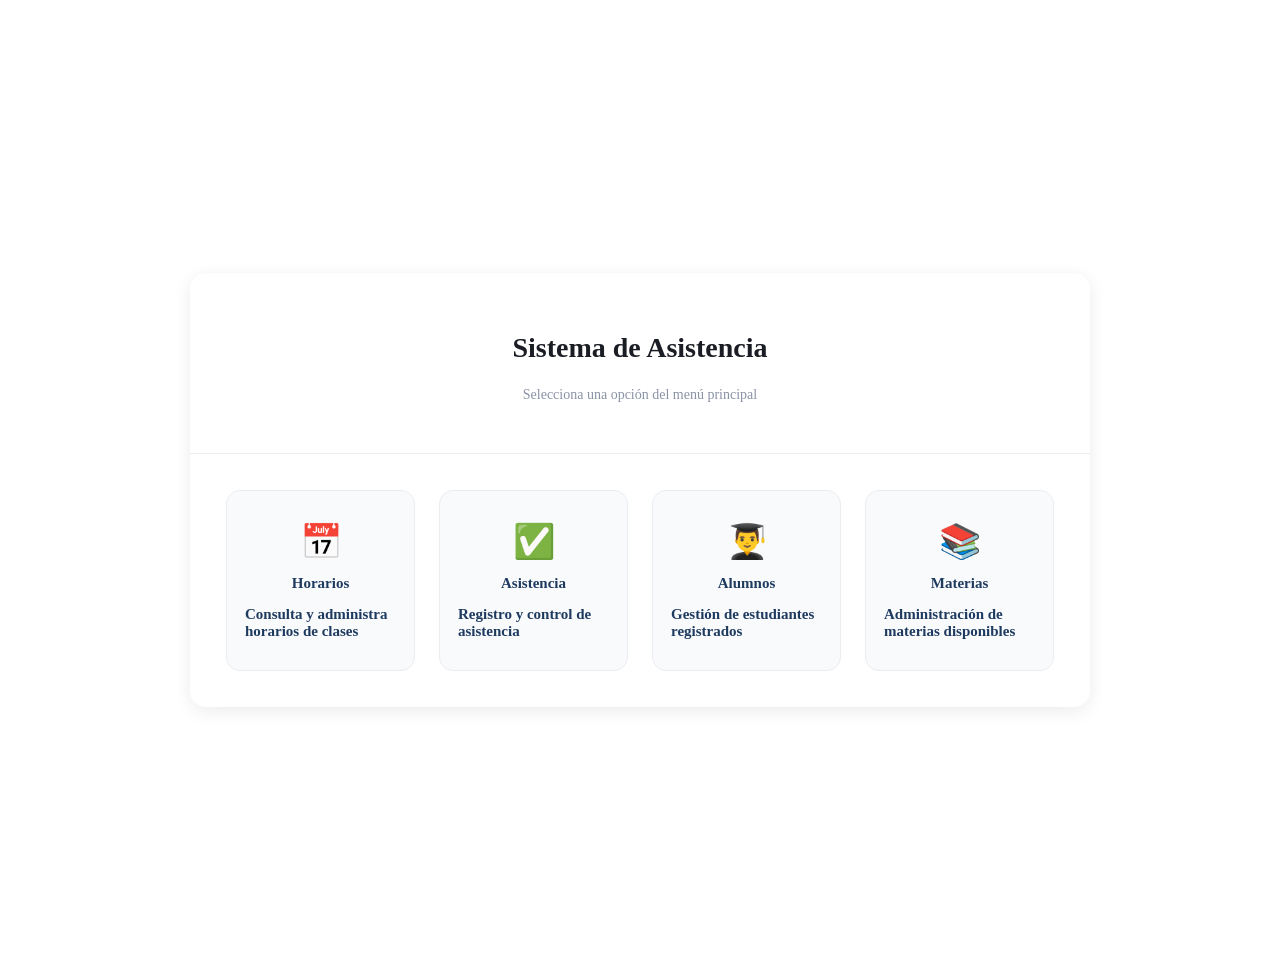
==== index.html @ 842c5542 "Add files via upload archivos index con diseño de menu" ====
<!DOCTYPE html>
<html lang="es">

<head>
    <meta charset="UTF-8" />
    <meta name="viewport" content="width=device-width, initial-scale=1.0" />
    <title>Menú Principal</title>
    <link rel="stylesheet" href="index.css"/>
</head>

<body>

    <main class="menu-wrapper">

        <section class="menu-card">

            <header class="menu-header">
                <h1 class="menu-title">Sistema de Asistencia</h1>
                <p class="menu-subtitle">
                    Selecciona una opción del menú principal
                </p>
            </header>

            <section class="menu-grid">

                <a href="horarios.html" class="menu-item">
                    <div class="menu-icon">📅</div>

                    <div class="menu-text">
                        Horarios
                    </div>

                    <div class="menu-description">
                        Consulta y administra horarios de clases
                    </div>
                </a>

                <a href="asistencia.html" class="menu-item">
                    <div class="menu-icon">✅</div>

                    <div class="menu-text">
                        Asistencia
                    </div>

                    <div class="menu-description">
                        Registro y control de asistencia
                    </div>
                </a>

                <a href="alumnos.html" class="menu-item">
                    <div class="menu-icon">👨‍🎓</div>

                    <div class="menu-text">
                        Alumnos
                    </div>

                    <div class="menu-description">
                        Gestión de estudiantes registrados
                    </div>
                </a>

                <!-- <a href="reportes.html" class="menu-item">
                    <div class="menu-icon">📊</div>

                    <div class="menu-text">
                        Reportes
                    </div>

                    <div class="menu-description">
                        Visualización de reportes y estadísticas
                    </div>
                </a> -->

                <a href="materias.html" class="menu-item">
                    <div class="menu-icon">📚</div>

                    <div class="menu-text">
                        Materias
                    </div>

                    <div class="menu-description">
                        Administración de materias disponibles
                    </div>
                </a>

                <!-- <a href="configuracion.html" class="menu-item">
                    <div class="menu-icon">⚙️</div>

                    <div class="menu-text">
                        Configuración
                    </div>

                    <div class="menu-description">
                        Ajustes generales del sistema
                    </div>
                </a> -->

            </section>

        </section>

    </main>

</body>

</html>
---- index.css ----
/* ===== MENU WRAPPER ===== */
.menu-wrapper {
    min-height: 100vh;
    display: flex;
    align-items: center;
    justify-content: center;
    padding: 32px;
}

/* ===== CARD ===== */
.menu-card {
    width: 100%;
    max-width: 900px;
    background: #ffffff;
    border-radius: 16px;
    box-shadow: 0 4px 18px rgba(0,0,0,0.08);
    overflow: hidden;
}

/* ===== HEADER ===== */
.menu-header {
    text-align: center;
    padding: 36px 32px;
    border-bottom: 1px solid #eaecf0;
}

.menu-title {
    font-size: 28px;
    font-weight: 700;
    color: #1a1d23;
}

.menu-subtitle {
    margin-top: 8px;
    font-size: 14px;
    color: #8a92a6;
}

/* ===== GRID ===== */
.menu-grid {
    display: grid;
    grid-template-columns: repeat(auto-fit, minmax(180px, 1fr));
    gap: 24px;
    padding: 36px;
}

/* ===== ITEM ===== */
.menu-item {
    text-decoration: none;
    background: #f8fafc;
    border: 1px solid #eaecf0;
    border-radius: 14px;
    padding: 30px 18px;
    display: flex;
    flex-direction: column;
    align-items: center;
    gap: 14px;
    color: #1e3a5f;
    font-weight: 600;
    font-size: 15px;
    transition: all 0.22s ease;
}

.menu-item:hover {
    background: #1e3a5f;
    color: #ffffff;
    transform: translateY(-4px);
    box-shadow: 0 10px 20px rgba(30,58,95,0.18);
}

.menu-icon {
    font-size: 34px;
    transition: transform .25s ease;
}

.menu-item:hover .menu-icon {
    transform: scale(1.12);
}

/* ===== RESPONSIVE ===== */
@media (max-width: 640px) {
    .menu-grid {
        grid-template-columns: 1fr 1fr;
        padding: 24px;
        gap: 16px;
    }

    .menu-item {
        padding: 24px 14px;
    }

    .menu-title {
        font-size: 22px;
    }
}
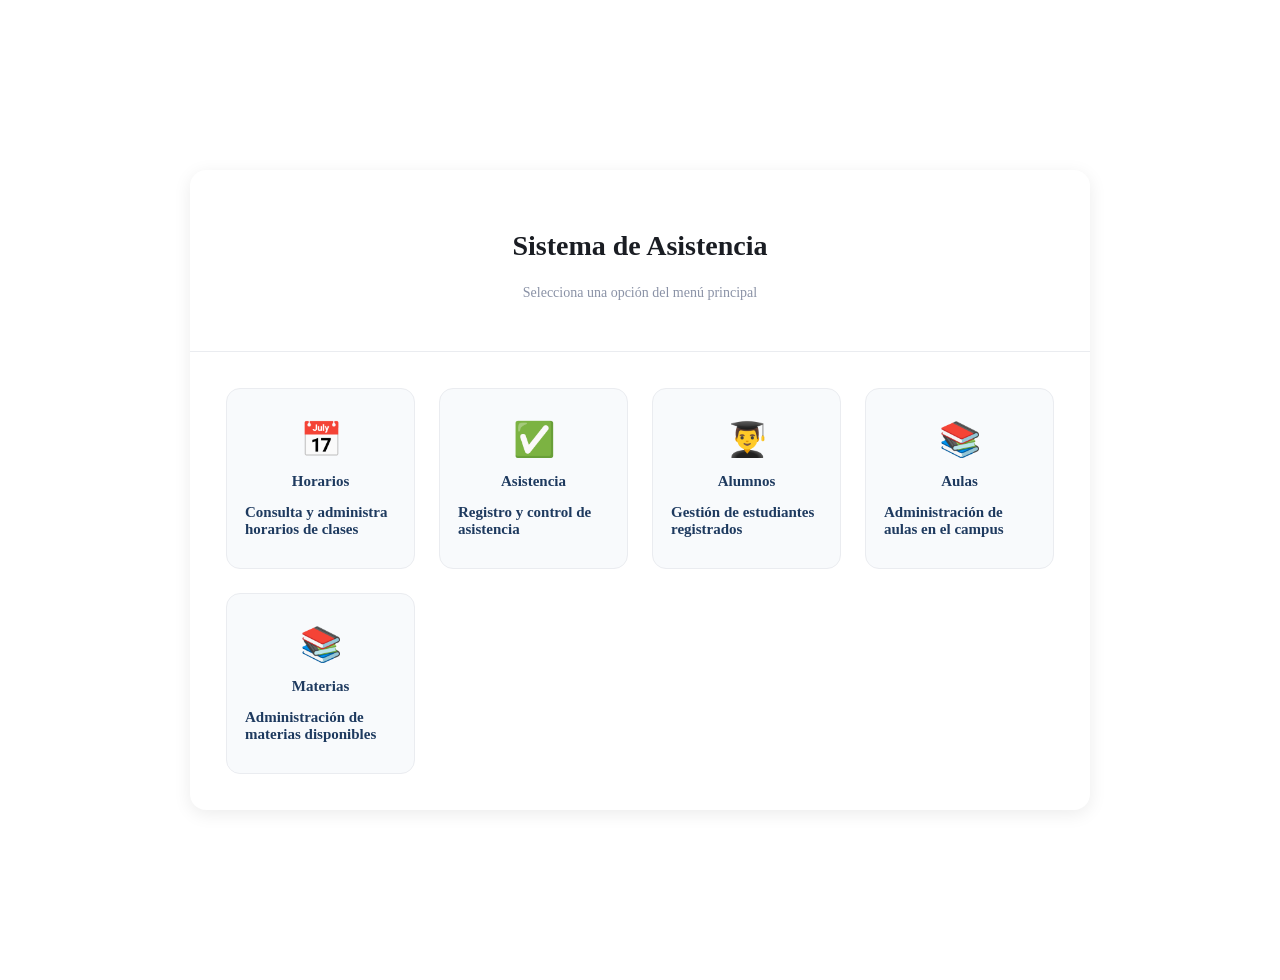
==== commit 9e2ec205: "nuevas pantallas incluidas materias y aulas" ====
--- a/index.html
+++ b/index.html
@@ -5,7 +5,7 @@
     <meta charset="UTF-8" />
     <meta name="viewport" content="width=device-width, initial-scale=1.0" />
     <title>Menú Principal</title>
-    <link rel="stylesheet" href="index.css"/>
+    <link rel="stylesheet" href="css/index.css" />
 </head>
 
 <body>
@@ -70,6 +70,17 @@
                         Visualización de reportes y estadísticas
                     </div>
                 </a> -->
+                <a href="aulas.html" class="menu-item">
+                    <div class="menu-icon">📚</div>
+
+                    <div class="menu-text">
+                        Aulas
+                    </div>
+
+                    <div class="menu-description">
+                        Administración de aulas en el campus
+                    </div>
+                </a>
 
                 <a href="materias.html" class="menu-item">
                     <div class="menu-icon">📚</div>
--- a/css/index.css
+++ b/css/index.css
@@ -0,0 +1,95 @@
+/* ===== MENU WRAPPER ===== */
+.menu-wrapper {
+    min-height: 100vh;
+    display: flex;
+    align-items: center;
+    justify-content: center;
+    padding: 32px;
+}
+
+/* ===== CARD ===== */
+.menu-card {
+    width: 100%;
+    max-width: 900px;
+    background: #ffffff;
+    border-radius: 16px;
+    box-shadow: 0 4px 18px rgba(0,0,0,0.08);
+    overflow: hidden;
+}
+
+/* ===== HEADER ===== */
+.menu-header {
+    text-align: center;
+    padding: 36px 32px;
+    border-bottom: 1px solid #eaecf0;
+}
+
+.menu-title {
+    font-size: 28px;
+    font-weight: 700;
+    color: #1a1d23;
+}
+
+.menu-subtitle {
+    margin-top: 8px;
+    font-size: 14px;
+    color: #8a92a6;
+}
+
+/* ===== GRID ===== */
+.menu-grid {
+    display: grid;
+    grid-template-columns: repeat(auto-fit, minmax(180px, 1fr));
+    gap: 24px;
+    padding: 36px;
+}
+
+/* ===== ITEM ===== */
+.menu-item {
+    text-decoration: none;
+    background: #f8fafc;
+    border: 1px solid #eaecf0;
+    border-radius: 14px;
+    padding: 30px 18px;
+    display: flex;
+    flex-direction: column;
+    align-items: center;
+    gap: 14px;
+    color: #1e3a5f;
+    font-weight: 600;
+    font-size: 15px;
+    transition: all 0.22s ease;
+}
+
+.menu-item:hover {
+    background: #1e3a5f;
+    color: #ffffff;
+    transform: translateY(-4px);
+    box-shadow: 0 10px 20px rgba(30,58,95,0.18);
+}
+
+.menu-icon {
+    font-size: 34px;
+    transition: transform .25s ease;
+}
+
+.menu-item:hover .menu-icon {
+    transform: scale(1.12);
+}
+
+/* ===== RESPONSIVE ===== */
+@media (max-width: 640px) {
+    .menu-grid {
+        grid-template-columns: 1fr 1fr;
+        padding: 24px;
+        gap: 16px;
+    }
+
+    .menu-item {
+        padding: 24px 14px;
+    }
+
+    .menu-title {
+        font-size: 22px;
+    }
+}
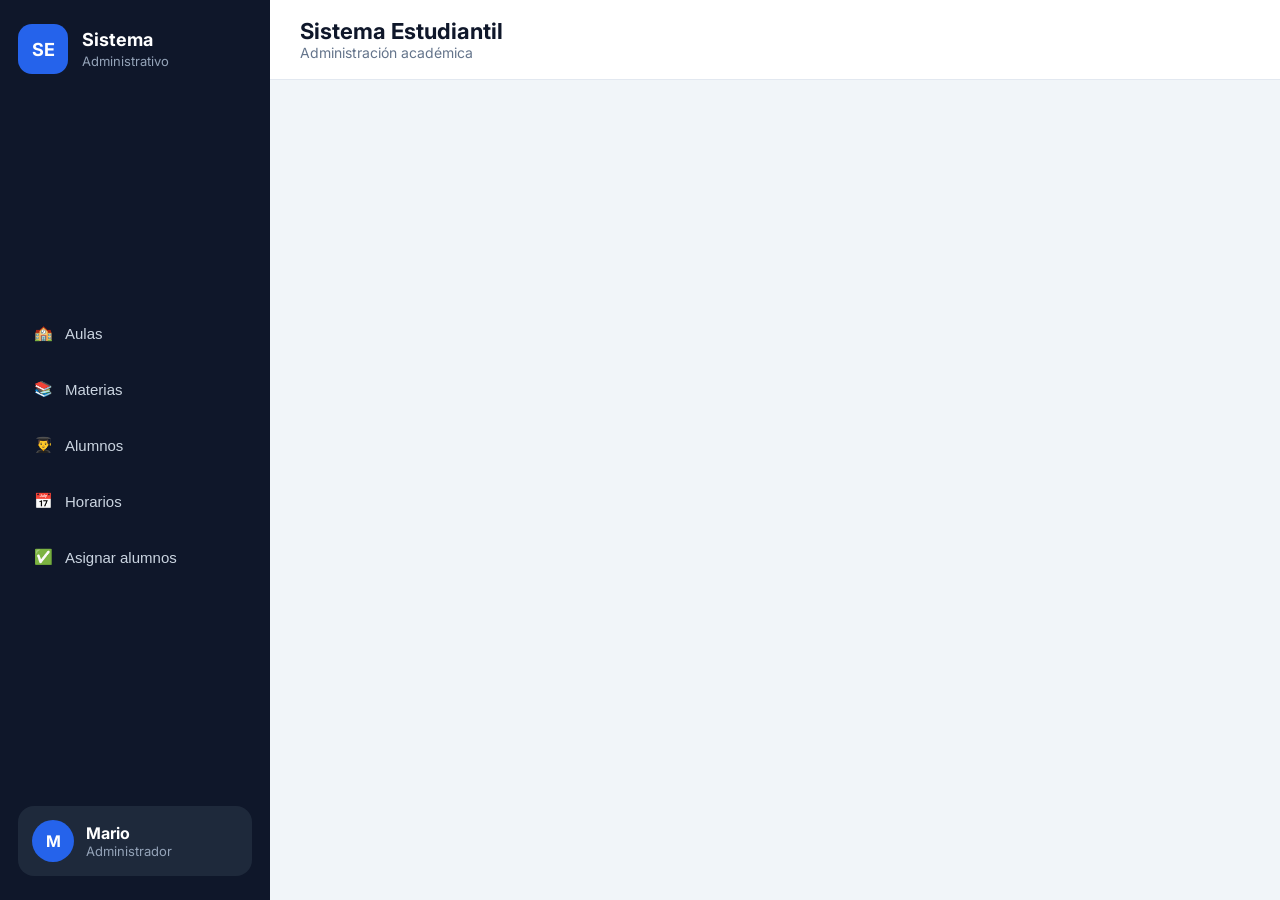
==== commit 373ac5e8: "cambio de diseño utilizando menu lateral" ====
--- a/index.html
+++ b/index.html
@@ -2,116 +2,106 @@
 <html lang="es">
 
 <head>
-    <meta charset="UTF-8" />
-    <meta name="viewport" content="width=device-width, initial-scale=1.0" />
-    <title>Menú Principal</title>
-    <link rel="stylesheet" href="css/index.css" />
+    <meta charset="UTF-8">
+    <meta name="viewport" content="width=device-width, initial-scale=1.0">
+    <title>Sistema Estudiantil</title>
+
+    <link rel="preconnect" href="https://fonts.googleapis.com">
+    <link rel="preconnect" href="https://fonts.gstatic.com" crossorigin>
+    <link href="https://fonts.googleapis.com/css2?family=Inter:wght@300;400;500;600;700&display=swap" rel="stylesheet">
+
+    <link rel="stylesheet" href="css/index.css">
 </head>
 
 <body>
 
-    <main class="menu-wrapper">
+    <div class="layout">
 
-        <section class="menu-card">
+        <!-- Sidebar -->
+        <aside class="sidebar" id="sidebar">
 
-            <header class="menu-header">
-                <h1 class="menu-title">Sistema de Asistencia</h1>
-                <p class="menu-subtitle">
-                    Selecciona una opción del menú principal
-                </p>
+            <div class="logo">
+                <div class="logo-box">SE</div>
+                <div>
+                    <h2>Sistema</h2>
+                    <span>Administrativo</span>
+                </div>
+            </div>
+
+            <nav class="menu">
+
+                <!-- <button onclick="cargarVista('dashboard')">
+                    <span>🏠</span>
+                    Dashboard
+                </button> -->
+
+                <button onclick="location.href='aulas.html'">
+                    <span>🏫</span>
+                    Aulas
+                </button>
+
+                <button onclick="location.href='materias.html'">
+                    <span>📚</span>
+                    Materias
+                </button>
+
+                <button onclick="location.href='alumnos.html'">
+                    <span>👨‍🎓</span>
+                    Alumnos
+                </button>
+
+                <button onclick="location.href='horarios.html'">
+                    <span>📅</span>
+                    Horarios
+                </button>
+
+                <button onclick="location.href='asignar-alumnos.html'">
+                    <span>✅</span>
+                    Asignar alumnos
+                </button>
+
+            </nav>
+
+            <div class="sidebar-footer">
+                <div class="user-card">
+                    <div class="avatar">M</div>
+                    <div>
+                        <strong>Mario</strong>
+                        <span>Administrador</span>
+                    </div>
+                </div>
+            </div>
+
+        </aside>
+
+        <div class="overlay" id="overlay" onclick="cerrarSidebar()"></div>
+        <!-- Contenido -->
+        <div class="main-content">
+
+            <!-- Header -->
+            <header class="topbar">
+
+                <button class="menu-toggle" onclick="toggleSidebar()">
+                    ☰
+                </button>
+
+                <div>
+                    <h1>Sistema Estudiantil</h1>
+                    <p>Administración académica</p>
+                </div>
+
             </header>
 
-            <section class="menu-grid">
 
-                <a href="horarios.html" class="menu-item">
-                    <div class="menu-icon">📅</div>
+            <!-- Vista dinámica -->
+            <main id="app">
 
-                    <div class="menu-text">
-                        Horarios
-                    </div>
+            </main>
 
-                    <div class="menu-description">
-                        Consulta y administra horarios de clases
-                    </div>
-                </a>
+        </div>
 
-                <a href="asistencia.html" class="menu-item">
-                    <div class="menu-icon">✅</div>
+    </div>
 
-                    <div class="menu-text">
-                        Asistencia
-                    </div>
+    <script type="module" src="js/router.js"></script>
 
-                    <div class="menu-description">
-                        Registro y control de asistencia
-                    </div>
-                </a>
-
-                <a href="alumnos.html" class="menu-item">
-                    <div class="menu-icon">👨‍🎓</div>
-
-                    <div class="menu-text">
-                        Alumnos
-                    </div>
-
-                    <div class="menu-description">
-                        Gestión de estudiantes registrados
-                    </div>
-                </a>
-
-                <!-- <a href="reportes.html" class="menu-item">
-                    <div class="menu-icon">📊</div>
-
-                    <div class="menu-text">
-                        Reportes
-                    </div>
-
-                    <div class="menu-description">
-                        Visualización de reportes y estadísticas
-                    </div>
-                </a> -->
-                <a href="aulas.html" class="menu-item">
-                    <div class="menu-icon">📚</div>
-
-                    <div class="menu-text">
-                        Aulas
-                    </div>
-
-                    <div class="menu-description">
-                        Administración de aulas en el campus
-                    </div>
-                </a>
-
-                <a href="materias.html" class="menu-item">
-                    <div class="menu-icon">📚</div>
-
-                    <div class="menu-text">
-                        Materias
-                    </div>
-
-                    <div class="menu-description">
-                        Administración de materias disponibles
-                    </div>
-                </a>
-
-                <!-- <a href="configuracion.html" class="menu-item">
-                    <div class="menu-icon">⚙️</div>
-
-                    <div class="menu-text">
-                        Configuración
-                    </div>
-
-                    <div class="menu-description">
-                        Ajustes generales del sistema
-                    </div>
-                </a> -->
-
-            </section>
-
-        </section>
-
-    </main>
-
-</body>
-
-</html>+</body>
--- a/css/index.css
+++ b/css/index.css
@@ -1,95 +1,284 @@
-/* ===== MENU WRAPPER ===== */
-.menu-wrapper {
-    min-height: 100vh;
-    display: flex;
-    align-items: center;
-    justify-content: center;
-    padding: 32px;
-}
-
-/* ===== CARD ===== */
-.menu-card {
-    width: 100%;
-    max-width: 900px;
-    background: #ffffff;
-    border-radius: 16px;
-    box-shadow: 0 4px 18px rgba(0,0,0,0.08);
-    overflow: hidden;
-}
-
-/* ===== HEADER ===== */
-.menu-header {
-    text-align: center;
-    padding: 36px 32px;
-    border-bottom: 1px solid #eaecf0;
-}
-
-.menu-title {
-    font-size: 28px;
-    font-weight: 700;
-    color: #1a1d23;
-}
-
-.menu-subtitle {
-    margin-top: 8px;
-    font-size: 14px;
-    color: #8a92a6;
-}
-
-/* ===== GRID ===== */
-.menu-grid {
-    display: grid;
-    grid-template-columns: repeat(auto-fit, minmax(180px, 1fr));
-    gap: 24px;
-    padding: 36px;
-}
-
-/* ===== ITEM ===== */
-.menu-item {
-    text-decoration: none;
-    background: #f8fafc;
-    border: 1px solid #eaecf0;
-    border-radius: 14px;
-    padding: 30px 18px;
-    display: flex;
-    flex-direction: column;
-    align-items: center;
-    gap: 14px;
-    color: #1e3a5f;
-    font-weight: 600;
-    font-size: 15px;
-    transition: all 0.22s ease;
-}
-
-.menu-item:hover {
-    background: #1e3a5f;
-    color: #ffffff;
-    transform: translateY(-4px);
-    box-shadow: 0 10px 20px rgba(30,58,95,0.18);
-}
-
-.menu-icon {
-    font-size: 34px;
-    transition: transform .25s ease;
-}
-
-.menu-item:hover .menu-icon {
-    transform: scale(1.12);
-}
-
-/* ===== RESPONSIVE ===== */
-@media (max-width: 640px) {
-    .menu-grid {
-        grid-template-columns: 1fr 1fr;
-        padding: 24px;
-        gap: 16px;
-    }
-
-    .menu-item {
-        padding: 24px 14px;
-    }
-
-    .menu-title {
-        font-size: 22px;
-    }
+* {
+  margin: 0;
+  padding: 0;
+  box-sizing: border-box;
+}
+
+body {
+  font-family: 'Inter', sans-serif;
+  background: #F1F5F9;
+  color: #0F172A;
+}
+
+.layout {
+  display: flex;
+  min-height: 100vh;
+}
+
+/* SIDEBAR */
+
+.sidebar {
+  width: 270px;
+  background: #0F172A;
+  color: white;
+  display: flex;
+  flex-direction: column;
+  justify-content: space-between;
+  padding: 24px 18px;
+  transition: .3s;
+}
+
+.logo {
+  display: flex;
+  align-items: center;
+  gap: 14px;
+  margin-bottom: 40px;
+}
+
+.logo-box {
+  width: 50px;
+  height: 50px;
+  border-radius: 14px;
+  background: #2563EB;
+  display: flex;
+  align-items: center;
+  justify-content: center;
+  font-weight: bold;
+  font-size: 18px;
+}
+
+.logo h2 {
+  font-size: 18px;
+}
+
+.logo span {
+  color: #94A3B8;
+  font-size: 13px;
+}
+
+.menu {
+  display: flex;
+  flex-direction: column;
+  gap: 10px;
+}
+
+.menu button {
+  background: transparent;
+  border: none;
+  color: #CBD5E1;
+  display: flex;
+  align-items: center;
+  gap: 12px;
+  padding: 14px 16px;
+  border-radius: 14px;
+  font-size: 15px;
+  cursor: pointer;
+  transition: .2s;
+}
+
+.menu button:hover {
+  background: #1E293B;
+  color: white;
+}
+
+.sidebar-footer {
+  margin-top: 30px;
+}
+
+.user-card {
+  background: #1E293B;
+  border-radius: 16px;
+  padding: 14px;
+  display: flex;
+  align-items: center;
+  gap: 12px;
+}
+
+.avatar {
+  width: 42px;
+  height: 42px;
+  border-radius: 50%;
+  background: #2563EB;
+  display: flex;
+  align-items: center;
+  justify-content: center;
+  font-weight: bold;
+}
+
+.user-card span {
+  display: block;
+  color: #94A3B8;
+  font-size: 13px;
+}
+
+/* CONTENIDO */
+
+.main-content {
+  flex: 1;
+  display: flex;
+  flex-direction: column;
+}
+
+.topbar {
+  height: 80px;
+  background: white;
+  border-bottom: 1px solid #E2E8F0;
+  display: flex;
+  align-items: center;
+  padding: 0 30px;
+  gap: 20px;
+}
+
+.topbar h1 {
+  font-size: 22px;
+}
+
+.topbar p {
+  color: #64748B;
+  font-size: 14px;
+}
+
+.menu-toggle {
+  display: none;
+  border: none;
+  background: #E2E8F0;
+  width: 40px;
+  height: 40px;
+  border-radius: 10px;
+  font-size: 20px;
+  cursor: pointer;
+}
+
+#app {
+  padding: 30px;
+}
+
+/* DASHBOARD */
+
+.cards {
+  display: grid;
+  grid-template-columns: repeat(auto-fit, minmax(220px, 1fr));
+  gap: 20px;
+}
+
+.card {
+  background: white;
+  border-radius: 20px;
+  padding: 24px;
+  box-shadow: 0 4px 15px rgba(0,0,0,0.04);
+}
+
+.card h3 {
+  margin-top: 15px;
+  margin-bottom: 8px;
+}
+
+.card p {
+  color: #64748B;
+  line-height: 1.5;
+}
+
+.metric {
+  font-size: 36px;
+  font-weight: 700;
+  color: #2563EB;
+}
+
+.section-title {
+  margin-bottom: 20px;
+}
+
+.table-container {
+  margin-top: 30px;
+  background: white;
+  border-radius: 20px;
+  overflow: hidden;
+  box-shadow: 0 4px 15px rgba(0,0,0,0.04);
+}
+
+.table-header {
+  padding: 20px;
+  border-bottom: 1px solid #E2E8F0;
+}
+
+.table-header h2 {
+  font-size: 18px;
+}
+
+table {
+  width: 100%;
+  border-collapse: collapse;
+}
+
+th,
+td {
+  padding: 16px 20px;
+  text-align: left;
+}
+
+th {
+  background: #F8FAFC;
+  color: #475569;
+  font-weight: 600;
+}
+
+tr:not(:last-child) {
+  border-bottom: 1px solid #E2E8F0;
+}
+
+/* MOVIL */
+
+@media(max-width: 900px) {
+
+  .sidebar {
+    position: fixed;
+    left: -270px;
+    top: 0;
+    z-index: 1001;
+    height: 100vh;
+  }
+
+  .sidebar.active {
+    left: 0;
+  }
+
+  .menu-toggle {
+    display: block;
+  }
+
+  .topbar {
+    padding: 0 18px;
+  }
+
+  #app {
+    padding: 18px;
+  }
+
+  .cards {
+    grid-template-columns: 1fr;
+  }
+
+  .table-container {
+    overflow-x: auto;
+  }
+
+}
+
+.overlay {
+  position: fixed;
+  inset: 0;
+  background: rgba(0,0,0,.4);
+
+  opacity: 0;
+  visibility: hidden;
+
+  transition: .3s;
+
+  z-index: 1000;
+}
+.overlay.active{
+
+    opacity: 1;
+    visibility: visible;
+
 }
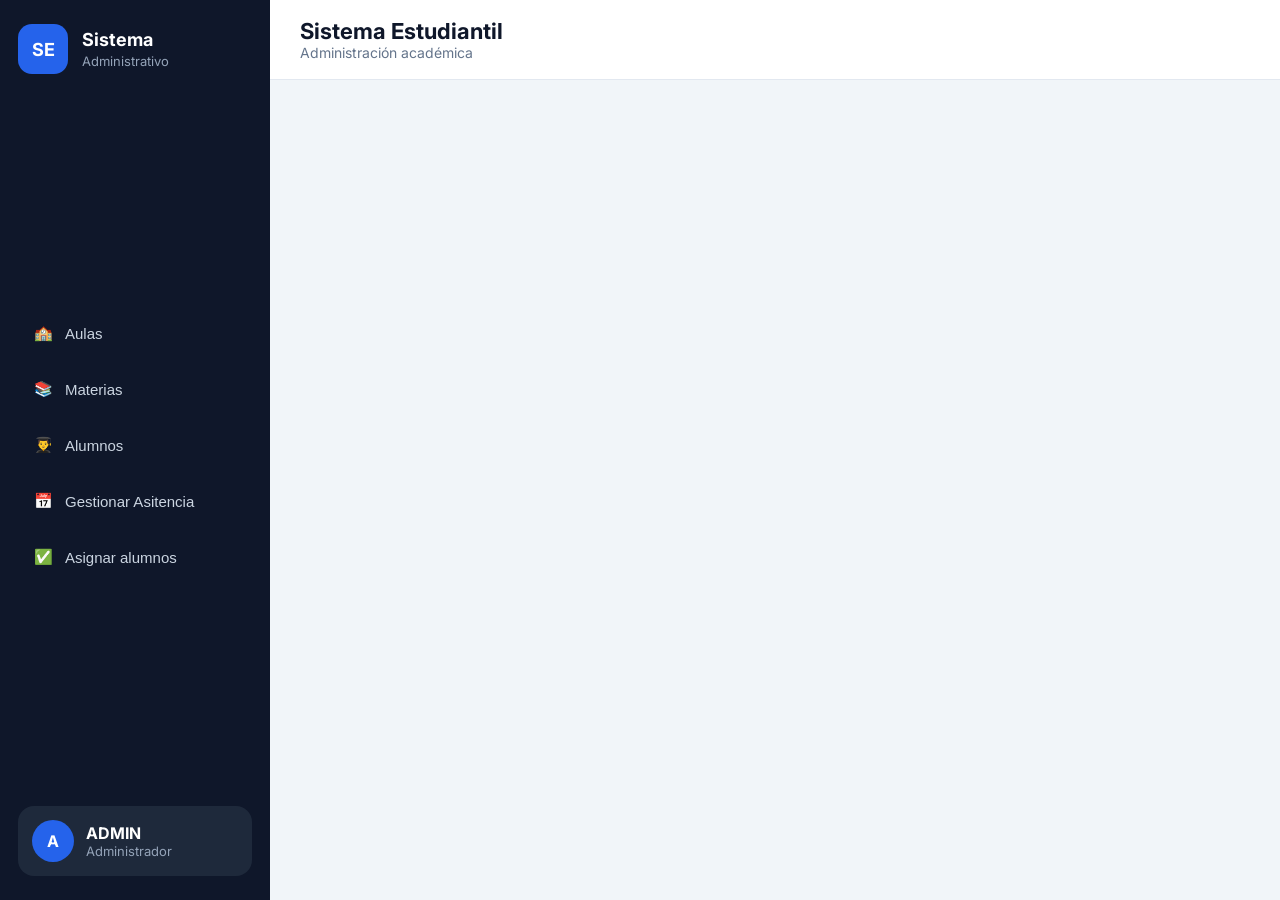
==== commit 608008a6: "adicion de pantalla de asistencia a menu" ====
--- a/index.html
+++ b/index.html
@@ -50,9 +50,9 @@
                     Alumnos
                 </button>
 
-                <button onclick="location.href='horarios.html'">
+                <button onclick="location.href='asistencia.html'">
                     <span>📅</span>
-                    Horarios
+                    Gestionar Asitencia
                 </button>
 
                 <button onclick="location.href='asignar-alumnos.html'">
@@ -64,9 +64,9 @@
 
             <div class="sidebar-footer">
                 <div class="user-card">
-                    <div class="avatar">M</div>
+                    <div class="avatar">A</div>
                     <div>
-                        <strong>Mario</strong>
+                        <strong>ADMIN</strong>
                         <span>Administrador</span>
                     </div>
                 </div>
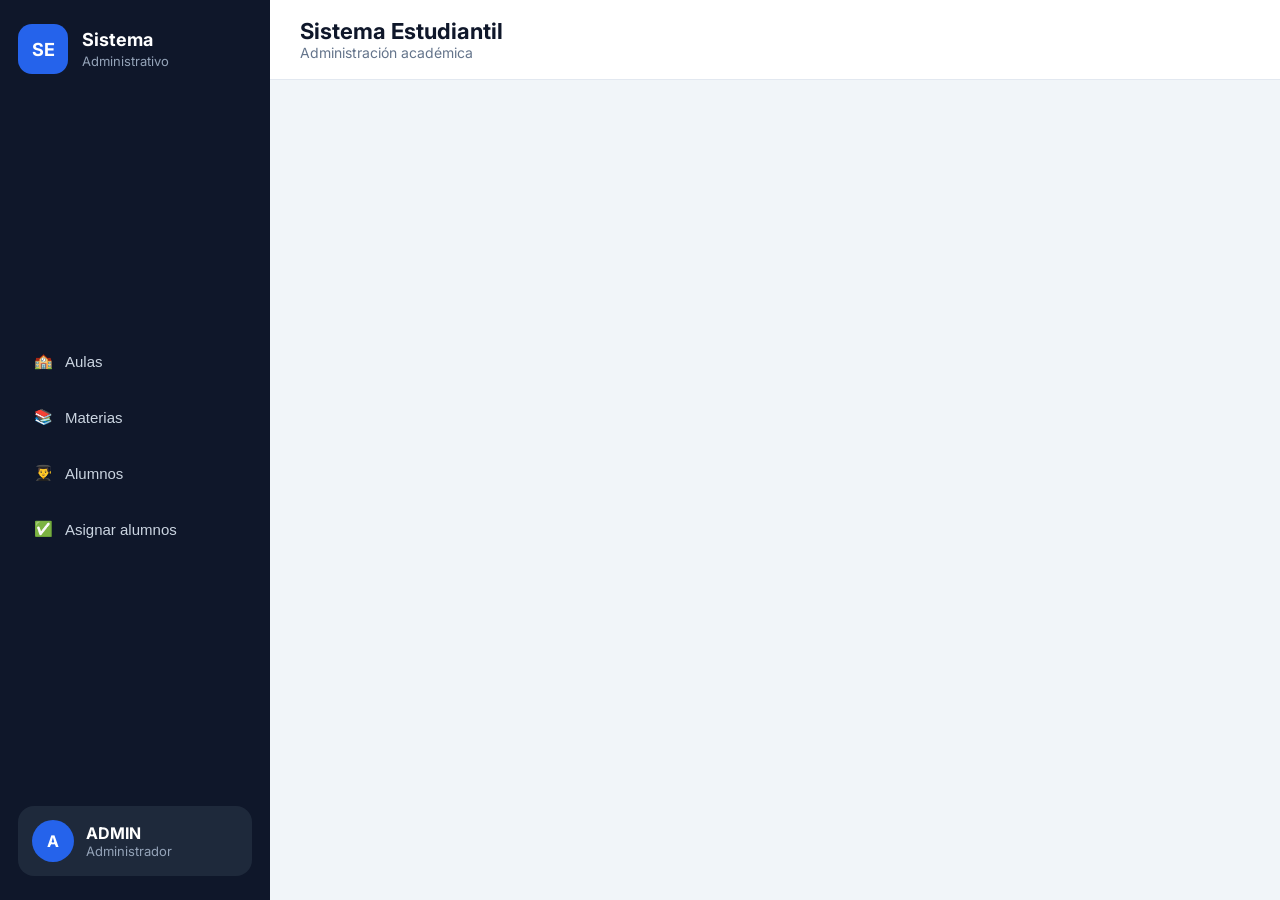
==== commit 7c56f722: "ajustes de diseño visual y paginacion a pantallas de aulas, materias y horarios" ====
--- a/index.html
+++ b/index.html
@@ -50,10 +50,10 @@
                     Alumnos
                 </button>
 
-                <button onclick="location.href='asistencia.html'">
+                <!-- <button onclick="location.href='asistencia.html'">
                     <span>📅</span>
                     Gestionar Asitencia
-                </button>
+                </button> -->
 
                 <button onclick="location.href='asignar-alumnos.html'">
                     <span>✅</span>
